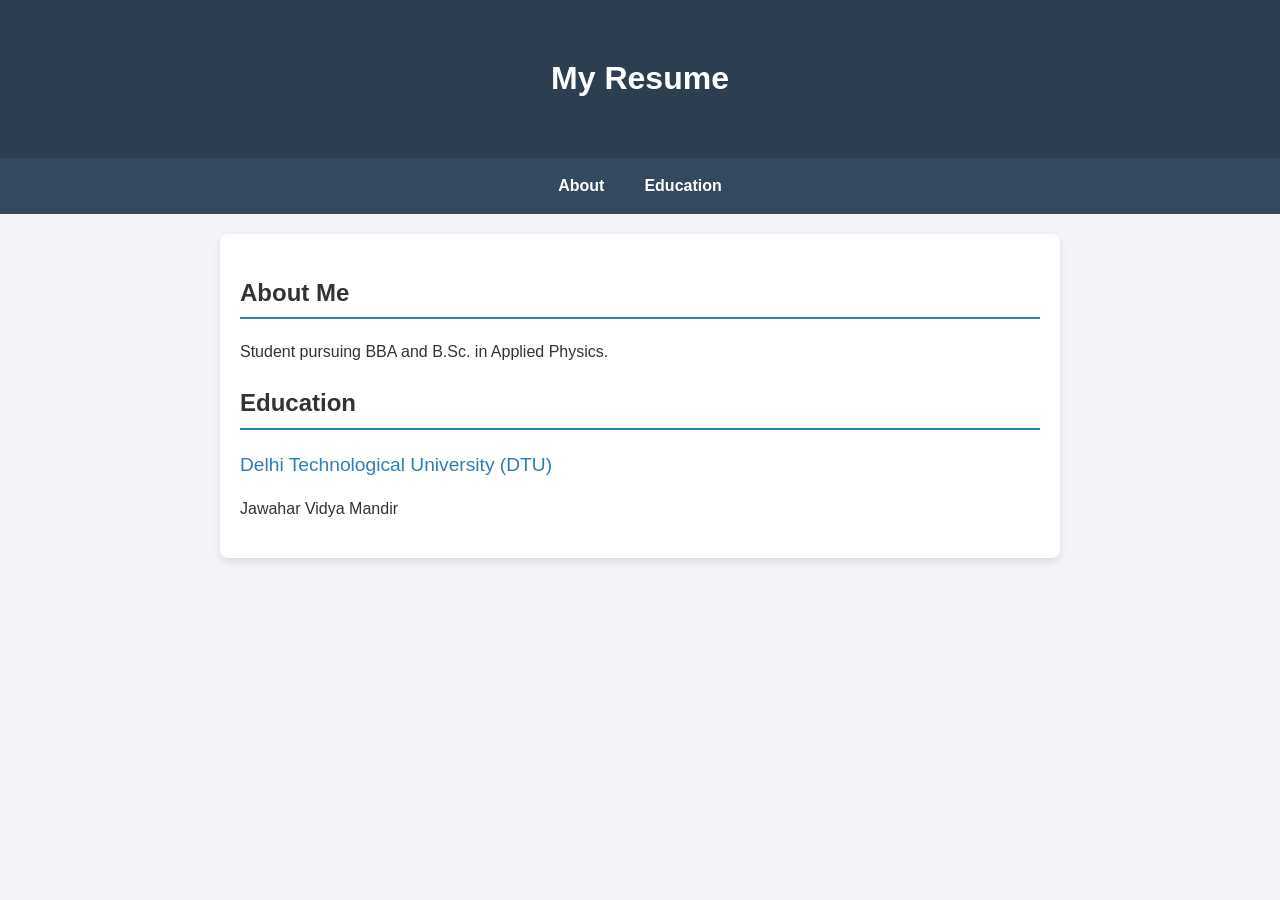
==== index.html @ 13a27628 "Rename Index.html to index.html" ====
<!DOCTYPE html>
<html>
<head>
    <title>My Resume</title>
    <link rel="stylesheet" href="style.css"> 
</head>
<body>
    <header id="main-header">
        <h1>My Resume</h1>
    </header>
    
    <nav>
        <ul>
            <li><a href="#about">About</a></li>
            <li><a href="#education">Education</a></li>
        </ul>
    </nav>
    
    <div class="section-container">
        <h2 id="about">About Me</h2>
        <p>Student pursuing BBA and B.Sc. in Applied Physics.</p>
        
        <h2 id="education">Education</h2>
        <p class="job-title">Delhi Technological University (DTU)</p>
        <p>Jawahar Vidya Mandir</p>
    </div>
</body>
</html>
---- style.css ----
/* Element & Font Styling */
body {
    font-family: 'Segoe UI', Tahoma, Geneva, Verdana, sans-serif;
    background-color: #f4f4f9;
    color: #333;
    line-height: 1.6;
    margin: 0;
    padding: 0;
}

/* ID Selector & Alignment */
#main-header {
    background-color: #2c3e50;
    color: #ffffff;
    text-align: center;
    padding: 2rem 0;
}

/* Flexbox Navigation (Display & Positioning) */
nav ul {
    display: flex;
    justify-content: center;
    list-style: none;
    padding: 0;
    background-color: #34495e;
    margin: 0;
}

nav ul li {
    padding: 15px 20px;
}

nav ul li a {
    color: white;
    text-decoration: none;
    font-weight: bold;
}

/* Class Selectors & Spacing */
.section-container {
    max-width: 800px;
    margin: 20px auto;
    background: white;
    padding: 20px;
    border-radius: 8px;
    box-shadow: 0 4px 8px rgba(0,0,0,0.1);
}

.job-title {
    color: #2980b9;
    font-size: 1.2rem;
    margin-bottom: 5px;
}

/* Text Formatting */
h2 {
    border-bottom: 2px solid #2980b9;
    padding-bottom: 5px;
}
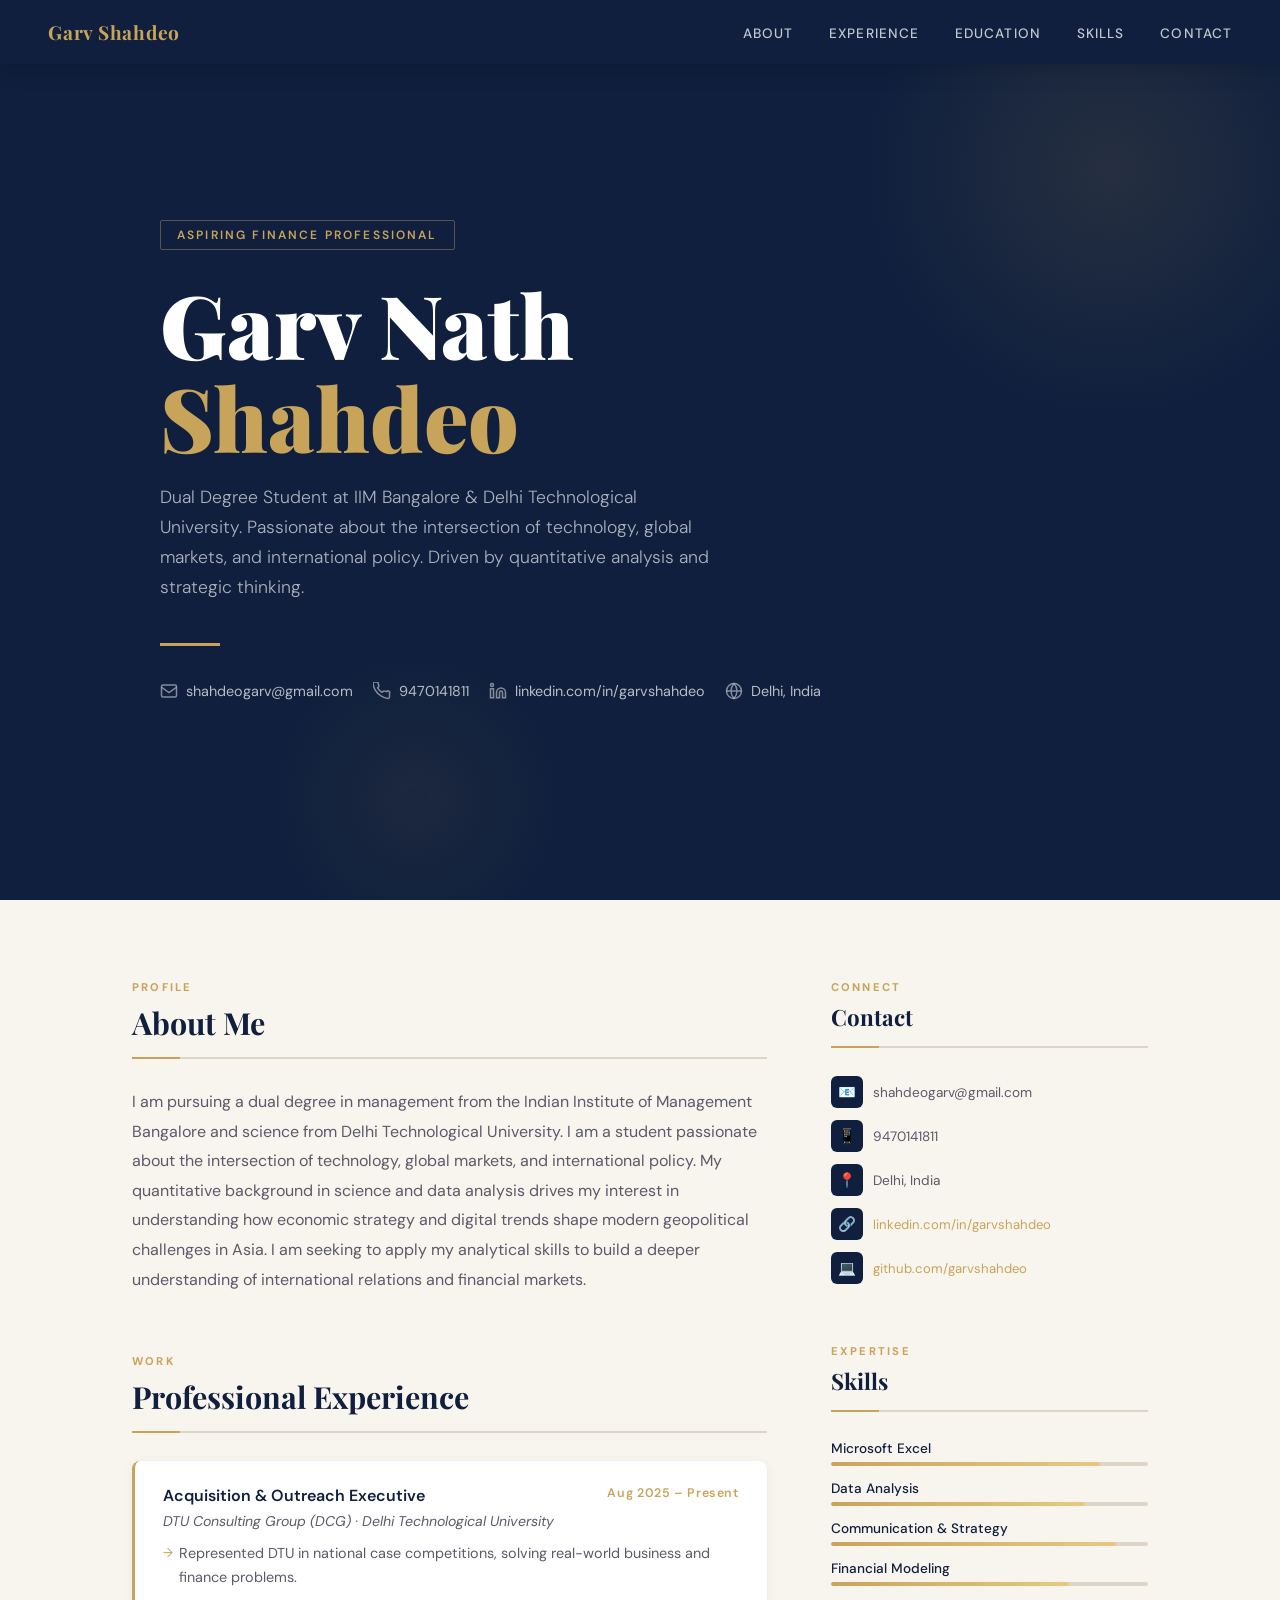
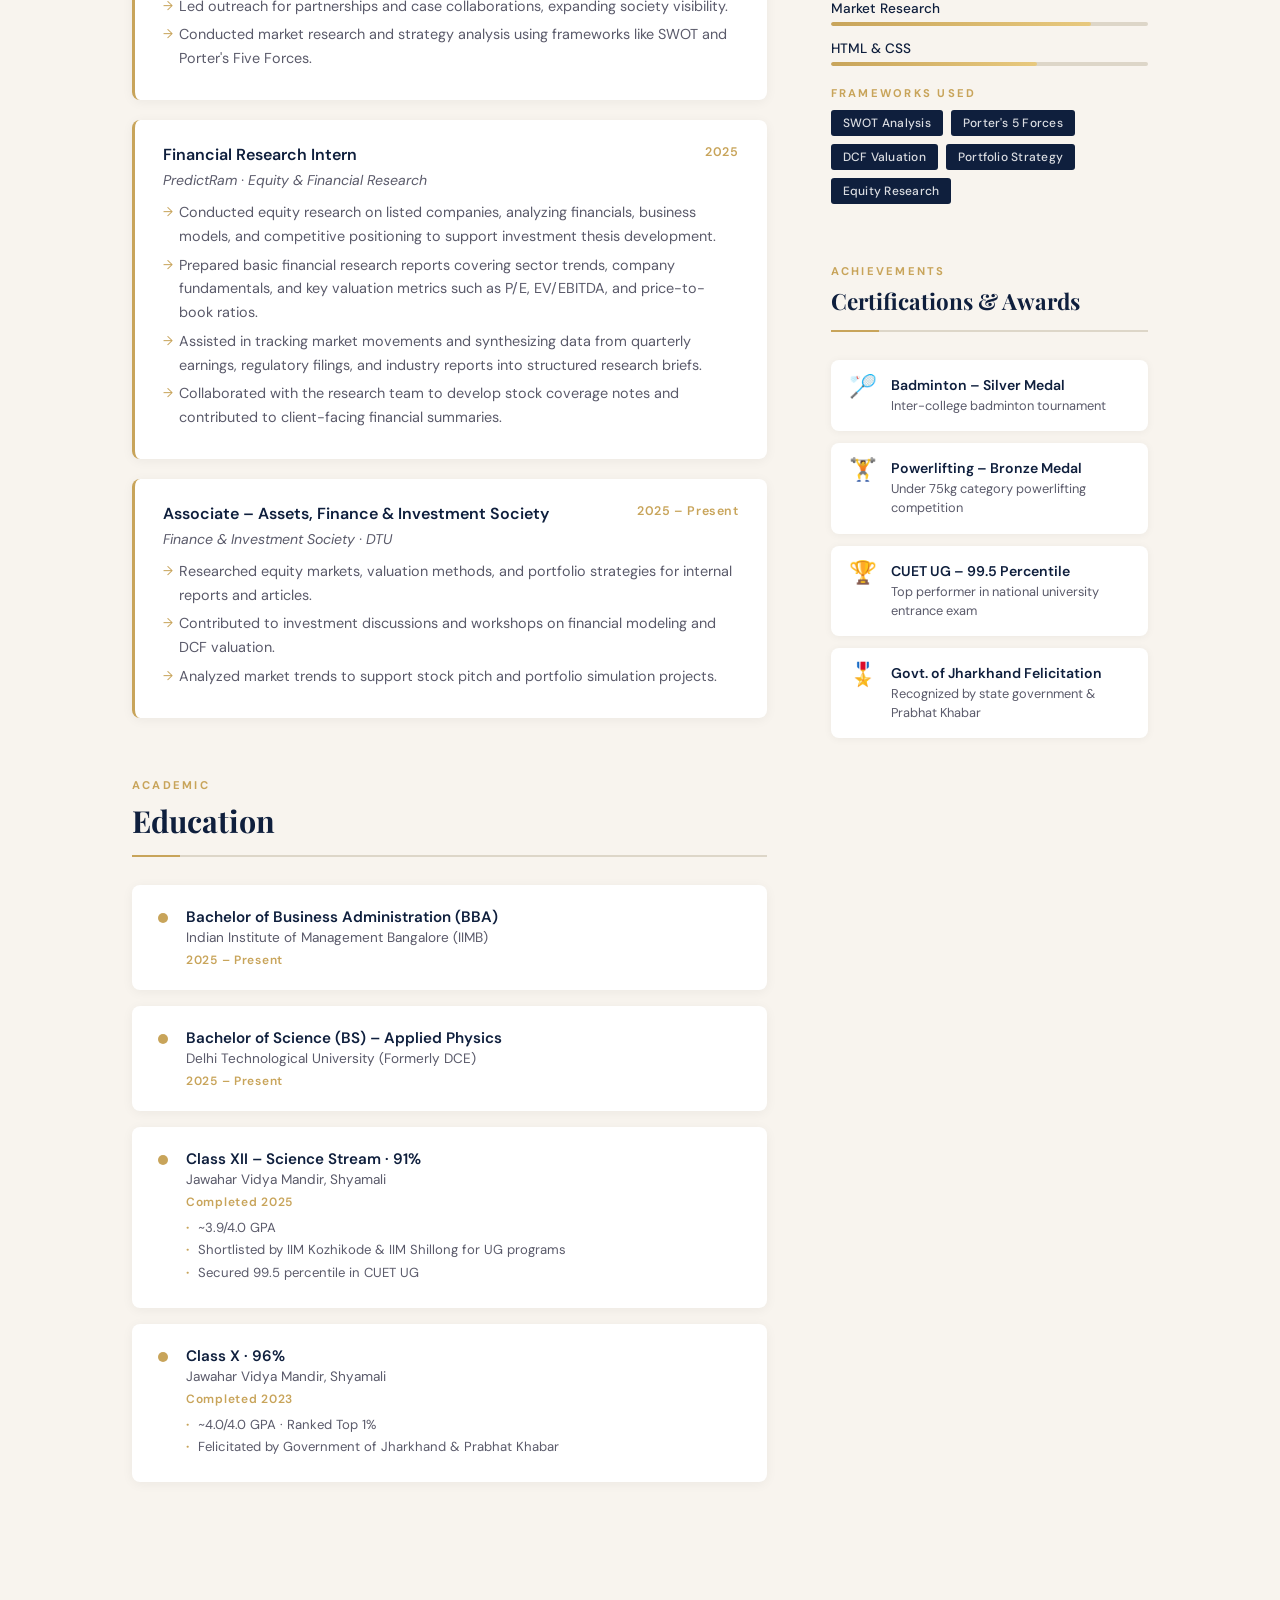
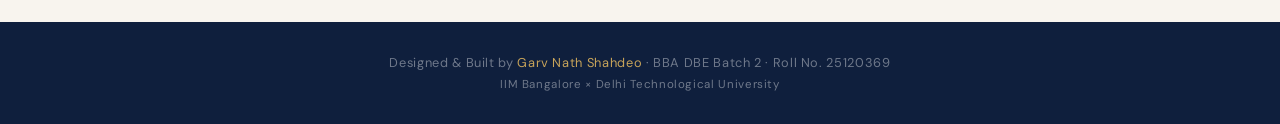
==== commit 98b28502: "Add files via upload" ====
--- a/index.html
+++ b/index.html
@@ -1,28 +1,768 @@
 <!DOCTYPE html>
-<html>
+<html lang="en">
 <head>
-    <title>My Resume</title>
-    <link rel="stylesheet" href="style.css"> 
+  <meta charset="UTF-8" />
+  <meta name="viewport" content="width=device-width, initial-scale=1.0"/>
+  <title>Garv Nath Shahdeo | Resume</title>
+  <link href="https://fonts.googleapis.com/css2?family=Playfair+Display:wght@400;700;900&family=DM+Sans:wght@300;400;500;600&display=swap" rel="stylesheet"/>
+  <style>
+    :root {
+      --navy: #0f1f3d;
+      --navy-light: #1a3260;
+      --gold: #c8a45a;
+      --gold-light: #e8c97e;
+      --cream: #f8f4ee;
+      --white: #ffffff;
+      --text: #2c2c2c;
+      --text-light: #5a5a6a;
+      --border: #ddd6c8;
+    }
+
+    * { margin: 0; padding: 0; box-sizing: border-box; }
+
+    html { scroll-behavior: smooth; }
+
+    body {
+      font-family: 'DM Sans', sans-serif;
+      background: var(--cream);
+      color: var(--text);
+      overflow-x: hidden;
+    }
+
+    /* ── NAV ── */
+    nav {
+      position: fixed;
+      top: 0; left: 0; right: 0;
+      z-index: 100;
+      background: var(--navy);
+      display: flex;
+      align-items: center;
+      justify-content: space-between;
+      padding: 0 48px;
+      height: 64px;
+      box-shadow: 0 2px 24px rgba(0,0,0,0.18);
+    }
+
+    .nav-logo {
+      font-family: 'Playfair Display', serif;
+      font-weight: 700;
+      font-size: 1.2rem;
+      color: var(--gold);
+      letter-spacing: 0.04em;
+    }
+
+    .nav-links {
+      display: flex;
+      gap: 36px;
+      list-style: none;
+    }
+
+    .nav-links a {
+      color: rgba(255,255,255,0.75);
+      text-decoration: none;
+      font-size: 0.85rem;
+      font-weight: 500;
+      letter-spacing: 0.08em;
+      text-transform: uppercase;
+      transition: color 0.2s;
+    }
+
+    .nav-links a:hover { color: var(--gold); }
+
+    /* ── HERO ── */
+    .hero {
+      background: var(--navy);
+      min-height: 100vh;
+      display: flex;
+      align-items: center;
+      padding: 80px 48px 60px;
+      position: relative;
+      overflow: hidden;
+    }
+
+    .hero::before {
+      content: '';
+      position: absolute;
+      top: -80px; right: -80px;
+      width: 500px; height: 500px;
+      border-radius: 50%;
+      background: radial-gradient(circle, rgba(200,164,90,0.12) 0%, transparent 70%);
+      pointer-events: none;
+    }
+
+    .hero::after {
+      content: '';
+      position: absolute;
+      bottom: -60px; left: 20%;
+      width: 320px; height: 320px;
+      border-radius: 50%;
+      background: radial-gradient(circle, rgba(200,164,90,0.07) 0%, transparent 70%);
+      pointer-events: none;
+    }
+
+    .hero-inner {
+      max-width: 960px;
+      margin: 0 auto;
+      width: 100%;
+    }
+
+    .hero-tag {
+      display: inline-block;
+      font-size: 0.75rem;
+      font-weight: 600;
+      letter-spacing: 0.18em;
+      text-transform: uppercase;
+      color: var(--gold);
+      border: 1px solid rgba(200,164,90,0.4);
+      padding: 6px 16px;
+      border-radius: 2px;
+      margin-bottom: 28px;
+      animation: fadeUp 0.6s ease both;
+    }
+
+    .hero-name {
+      font-family: 'Playfair Display', serif;
+      font-size: clamp(3rem, 7vw, 5.5rem);
+      font-weight: 900;
+      color: var(--white);
+      line-height: 1.05;
+      margin-bottom: 20px;
+      animation: fadeUp 0.6s 0.1s ease both;
+    }
+
+    .hero-name span { color: var(--gold); }
+
+    .hero-title {
+      font-size: 1.1rem;
+      color: rgba(255,255,255,0.65);
+      font-weight: 300;
+      max-width: 560px;
+      line-height: 1.7;
+      margin-bottom: 40px;
+      animation: fadeUp 0.6s 0.2s ease both;
+    }
+
+    .hero-contacts {
+      display: flex;
+      flex-wrap: wrap;
+      gap: 20px;
+      animation: fadeUp 0.6s 0.3s ease both;
+    }
+
+    .hero-contact-item {
+      display: flex;
+      align-items: center;
+      gap: 8px;
+      color: rgba(255,255,255,0.7);
+      font-size: 0.9rem;
+      text-decoration: none;
+      transition: color 0.2s;
+    }
+
+    .hero-contact-item:hover { color: var(--gold); }
+
+    .hero-contact-item .icon {
+      width: 18px; height: 18px;
+      opacity: 0.7;
+    }
+
+    .hero-divider {
+      width: 60px; height: 3px;
+      background: var(--gold);
+      margin: 36px 0;
+      animation: fadeUp 0.6s 0.35s ease both;
+    }
+
+    /* ── MAIN LAYOUT ── */
+    main {
+      max-width: 1080px;
+      margin: 0 auto;
+      padding: 80px 32px;
+      display: grid;
+      grid-template-columns: 2fr 1fr;
+      gap: 64px;
+    }
+
+    /* ── SECTION TITLES ── */
+    .section { margin-bottom: 60px; }
+
+    .section-label {
+      font-size: 0.7rem;
+      font-weight: 700;
+      letter-spacing: 0.2em;
+      text-transform: uppercase;
+      color: var(--gold);
+      margin-bottom: 8px;
+    }
+
+    .section-title {
+      font-family: 'Playfair Display', serif;
+      font-size: 1.9rem;
+      font-weight: 700;
+      color: var(--navy);
+      margin-bottom: 28px;
+      padding-bottom: 14px;
+      border-bottom: 2px solid var(--border);
+      position: relative;
+    }
+
+    .section-title::after {
+      content: '';
+      position: absolute;
+      bottom: -2px; left: 0;
+      width: 48px; height: 2px;
+      background: var(--gold);
+    }
+
+    /* ── SUMMARY ── */
+    .summary-text {
+      font-size: 1rem;
+      line-height: 1.85;
+      color: var(--text-light);
+    }
+
+    /* ── EXPERIENCE ── */
+    .exp-card {
+      background: var(--white);
+      border-radius: 8px;
+      padding: 24px 28px;
+      margin-bottom: 20px;
+      border-left: 3px solid var(--gold);
+      box-shadow: 0 2px 12px rgba(0,0,0,0.05);
+      transition: box-shadow 0.2s, transform 0.2s;
+    }
+
+    .exp-card:hover {
+      box-shadow: 0 6px 24px rgba(0,0,0,0.10);
+      transform: translateY(-2px);
+    }
+
+    .exp-header {
+      display: flex;
+      justify-content: space-between;
+      align-items: flex-start;
+      flex-wrap: wrap;
+      gap: 8px;
+      margin-bottom: 6px;
+    }
+
+    .exp-role {
+      font-weight: 600;
+      font-size: 1rem;
+      color: var(--navy);
+    }
+
+    .exp-date {
+      font-size: 0.78rem;
+      color: var(--gold);
+      font-weight: 600;
+      letter-spacing: 0.05em;
+      white-space: nowrap;
+    }
+
+    .exp-org {
+      font-size: 0.88rem;
+      color: var(--text-light);
+      margin-bottom: 12px;
+      font-style: italic;
+    }
+
+    .exp-bullets {
+      list-style: none;
+      padding: 0;
+    }
+
+    .exp-bullets li {
+      font-size: 0.9rem;
+      color: var(--text-light);
+      line-height: 1.65;
+      padding-left: 16px;
+      position: relative;
+      margin-bottom: 5px;
+    }
+
+    .exp-bullets li::before {
+      content: '→';
+      position: absolute;
+      left: 0;
+      color: var(--gold);
+      font-size: 0.8rem;
+    }
+
+    /* ── EDUCATION ── */
+    .edu-card {
+      background: var(--white);
+      border-radius: 8px;
+      padding: 22px 26px;
+      margin-bottom: 16px;
+      box-shadow: 0 2px 12px rgba(0,0,0,0.05);
+      transition: box-shadow 0.2s;
+      display: flex;
+      gap: 18px;
+      align-items: flex-start;
+    }
+
+    .edu-card:hover { box-shadow: 0 6px 20px rgba(0,0,0,0.09); }
+
+    .edu-dot {
+      width: 10px; height: 10px;
+      border-radius: 50%;
+      background: var(--gold);
+      margin-top: 6px;
+      flex-shrink: 0;
+    }
+
+    .edu-degree {
+      font-weight: 600;
+      font-size: 0.95rem;
+      color: var(--navy);
+      margin-bottom: 2px;
+    }
+
+    .edu-school {
+      font-size: 0.85rem;
+      color: var(--text-light);
+      margin-bottom: 6px;
+    }
+
+    .edu-year {
+      font-size: 0.75rem;
+      color: var(--gold);
+      font-weight: 600;
+      letter-spacing: 0.06em;
+    }
+
+    .edu-highlights {
+      list-style: none;
+      margin-top: 8px;
+    }
+
+    .edu-highlights li {
+      font-size: 0.82rem;
+      color: var(--text-light);
+      padding-left: 12px;
+      position: relative;
+      margin-bottom: 3px;
+      line-height: 1.5;
+    }
+
+    .edu-highlights li::before {
+      content: '·';
+      position: absolute;
+      left: 0;
+      color: var(--gold);
+      font-weight: 700;
+    }
+
+    /* ── SIDEBAR ── */
+    .sidebar .section-title { font-size: 1.4rem; }
+
+    /* ── SKILLS ── */
+    .skill-item {
+      margin-bottom: 14px;
+    }
+
+    .skill-name {
+      font-size: 0.85rem;
+      font-weight: 500;
+      color: var(--navy);
+      margin-bottom: 5px;
+      display: flex;
+      justify-content: space-between;
+    }
+
+    .skill-bar {
+      height: 4px;
+      background: var(--border);
+      border-radius: 2px;
+      overflow: hidden;
+    }
+
+    .skill-fill {
+      height: 100%;
+      background: linear-gradient(90deg, var(--gold), var(--gold-light));
+      border-radius: 2px;
+    }
+
+    /* ── TAGS ── */
+    .tags {
+      display: flex;
+      flex-wrap: wrap;
+      gap: 8px;
+      margin-top: 4px;
+    }
+
+    .tag {
+      background: var(--navy);
+      color: rgba(255,255,255,0.85);
+      font-size: 0.75rem;
+      padding: 5px 12px;
+      border-radius: 3px;
+      font-weight: 500;
+      letter-spacing: 0.02em;
+    }
+
+    /* ── ACHIEVEMENTS ── */
+    .achievement-card {
+      background: var(--white);
+      border-radius: 8px;
+      padding: 16px 18px;
+      margin-bottom: 12px;
+      display: flex;
+      gap: 14px;
+      align-items: flex-start;
+      box-shadow: 0 1px 8px rgba(0,0,0,0.05);
+    }
+
+    .achievement-icon {
+      font-size: 1.4rem;
+      line-height: 1;
+      flex-shrink: 0;
+    }
+
+    .achievement-title {
+      font-size: 0.88rem;
+      font-weight: 600;
+      color: var(--navy);
+      margin-bottom: 2px;
+    }
+
+    .achievement-desc {
+      font-size: 0.8rem;
+      color: var(--text-light);
+      line-height: 1.5;
+    }
+
+    /* ── CONTACT SIDEBAR ── */
+    .contact-item {
+      display: flex;
+      align-items: center;
+      gap: 10px;
+      margin-bottom: 12px;
+      font-size: 0.85rem;
+      color: var(--text-light);
+      word-break: break-all;
+    }
+
+    .contact-icon {
+      width: 32px; height: 32px;
+      background: var(--navy);
+      border-radius: 6px;
+      display: flex;
+      align-items: center;
+      justify-content: center;
+      flex-shrink: 0;
+      font-size: 0.9rem;
+    }
+
+    /* ── FOOTER ── */
+    footer {
+      background: var(--navy);
+      text-align: center;
+      padding: 32px;
+      color: rgba(255,255,255,0.4);
+      font-size: 0.8rem;
+      letter-spacing: 0.05em;
+    }
+
+    footer span { color: var(--gold); }
+
+    /* ── ANIMATIONS ── */
+    @keyframes fadeUp {
+      from { opacity: 0; transform: translateY(24px); }
+      to   { opacity: 1; transform: translateY(0); }
+    }
+
+    /* ── RESPONSIVE ── */
+    @media (max-width: 768px) {
+      nav { padding: 0 20px; }
+      .nav-links { gap: 18px; }
+      .hero { padding: 100px 24px 60px; }
+      main { grid-template-columns: 1fr; gap: 0; padding: 40px 20px; }
+    }
+  </style>
 </head>
 <body>
-    <header id="main-header">
-        <h1>My Resume</h1>
-    </header>
-    
-    <nav>
-        <ul>
-            <li><a href="#about">About</a></li>
-            <li><a href="#education">Education</a></li>
+
+<!-- NAV -->
+<nav>
+  <div class="nav-logo">Garv Shahdeo</div>
+  <ul class="nav-links">
+    <li><a href="#about">About</a></li>
+    <li><a href="#experience">Experience</a></li>
+    <li><a href="#education">Education</a></li>
+    <li><a href="#skills">Skills</a></li>
+    <li><a href="#contact">Contact</a></li>
+  </ul>
+</nav>
+
+<!-- HERO -->
+<section class="hero" id="about">
+  <div class="hero-inner">
+    <div class="hero-tag">Aspiring Finance Professional</div>
+    <h1 class="hero-name">Garv Nath<br><span>Shahdeo</span></h1>
+    <p class="hero-title">
+      Dual Degree Student at IIM Bangalore & Delhi Technological University. 
+      Passionate about the intersection of technology, global markets, and international policy. 
+      Driven by quantitative analysis and strategic thinking.
+    </p>
+    <div class="hero-divider"></div>
+    <div class="hero-contacts">
+      <a class="hero-contact-item" href="mailto:shahdeogarv@gmail.com">
+        <svg class="icon" viewBox="0 0 24 24" fill="none" stroke="currentColor" stroke-width="2"><rect x="2" y="4" width="20" height="16" rx="2"/><path d="M2 7l10 7 10-7"/></svg>
+        shahdeogarv@gmail.com
+      </a>
+      <a class="hero-contact-item" href="tel:9470141811">
+        <svg class="icon" viewBox="0 0 24 24" fill="none" stroke="currentColor" stroke-width="2"><path d="M22 16.92v3a2 2 0 01-2.18 2 19.79 19.79 0 01-8.63-3.07A19.5 19.5 0 013.07 10.8 19.79 19.79 0 01.01 2.22 2 2 0 012 .04h3a2 2 0 012 1.72c.127.96.361 1.903.7 2.81a2 2 0 01-.45 2.11L6.09 7.91a16 16 0 006 6l1.27-1.27a2 2 0 012.11-.45c.907.339 1.85.573 2.81.7A2 2 0 0122 14.92z"/></svg>
+        9470141811
+      </a>
+      <a class="hero-contact-item" href="https://linkedin.com/in/garvshahdeo" target="_blank">
+        <svg class="icon" viewBox="0 0 24 24" fill="none" stroke="currentColor" stroke-width="2"><path d="M16 8a6 6 0 016 6v7h-4v-7a2 2 0 00-2-2 2 2 0 00-2 2v7h-4v-7a6 6 0 016-6z"/><rect x="2" y="9" width="4" height="12"/><circle cx="4" cy="4" r="2"/></svg>
+        linkedin.com/in/garvshahdeo
+      </a>
+      <a class="hero-contact-item" href="https://garvshahdeo.github.io/Garvresume/" target="_blank">
+        <svg class="icon" viewBox="0 0 24 24" fill="none" stroke="currentColor" stroke-width="2"><circle cx="12" cy="12" r="10"/><path d="M2 12h20M12 2a15.3 15.3 0 014 10 15.3 15.3 0 01-4 10 15.3 15.3 0 01-4-10 15.3 15.3 0 014-10z"/></svg>
+        Delhi, India
+      </a>
+    </div>
+  </div>
+</section>
+
+<!-- MAIN -->
+<main>
+  <!-- LEFT COLUMN -->
+  <div class="left-col">
+
+    <!-- SUMMARY -->
+    <section class="section" id="summary">
+      <div class="section-label">Profile</div>
+      <h2 class="section-title">About Me</h2>
+      <p class="summary-text">
+        I am pursuing a dual degree in management from the Indian Institute of Management Bangalore and 
+        science from Delhi Technological University. I am a student passionate about the intersection of 
+        technology, global markets, and international policy. My quantitative background in science and 
+        data analysis drives my interest in understanding how economic strategy and digital trends shape 
+        modern geopolitical challenges in Asia. I am seeking to apply my analytical skills to build a 
+        deeper understanding of international relations and financial markets.
+      </p>
+    </section>
+
+    <!-- EXPERIENCE -->
+    <section class="section" id="experience">
+      <div class="section-label">Work</div>
+      <h2 class="section-title">Professional Experience</h2>
+
+      <div class="exp-card">
+        <div class="exp-header">
+          <div class="exp-role">Acquisition & Outreach Executive</div>
+          <div class="exp-date">Aug 2025 – Present</div>
+        </div>
+        <div class="exp-org">DTU Consulting Group (DCG) · Delhi Technological University</div>
+        <ul class="exp-bullets">
+          <li>Represented DTU in national case competitions, solving real-world business and finance problems.</li>
+          <li>Led outreach for partnerships and case collaborations, expanding society visibility.</li>
+          <li>Conducted market research and strategy analysis using frameworks like SWOT and Porter's Five Forces.</li>
         </ul>
-    </nav>
-    
-    <div class="section-container">
-        <h2 id="about">About Me</h2>
-        <p>Student pursuing BBA and B.Sc. in Applied Physics.</p>
-        
-        <h2 id="education">Education</h2>
-        <p class="job-title">Delhi Technological University (DTU)</p>
-        <p>Jawahar Vidya Mandir</p>
-    </div>
+      </div>
+
+      <div class="exp-card">
+        <div class="exp-header">
+          <div class="exp-role">Financial Research Intern</div>
+          <div class="exp-date">2025</div>
+        </div>
+        <div class="exp-org">PredictRam · Equity & Financial Research</div>
+        <ul class="exp-bullets">
+          <li>Conducted equity research on listed companies, analyzing financials, business models, and competitive positioning to support investment thesis development.</li>
+          <li>Prepared basic financial research reports covering sector trends, company fundamentals, and key valuation metrics such as P/E, EV/EBITDA, and price-to-book ratios.</li>
+          <li>Assisted in tracking market movements and synthesizing data from quarterly earnings, regulatory filings, and industry reports into structured research briefs.</li>
+          <li>Collaborated with the research team to develop stock coverage notes and contributed to client-facing financial summaries.</li>
+        </ul>
+      </div>
+
+      <div class="exp-card">
+        <div class="exp-header">
+          <div class="exp-role">Associate – Assets, Finance & Investment Society</div>
+          <div class="exp-date">2025 – Present</div>
+        </div>
+        <div class="exp-org">Finance & Investment Society · DTU</div>
+        <ul class="exp-bullets">
+          <li>Researched equity markets, valuation methods, and portfolio strategies for internal reports and articles.</li>
+          <li>Contributed to investment discussions and workshops on financial modeling and DCF valuation.</li>
+          <li>Analyzed market trends to support stock pitch and portfolio simulation projects.</li>
+        </ul>
+      </div>
+    </section>
+
+    <!-- EDUCATION -->
+    <section class="section" id="education">
+      <div class="section-label">Academic</div>
+      <h2 class="section-title">Education</h2>
+
+      <div class="edu-card">
+        <div class="edu-dot"></div>
+        <div>
+          <div class="edu-degree">Bachelor of Business Administration (BBA)</div>
+          <div class="edu-school">Indian Institute of Management Bangalore (IIMB)</div>
+          <div class="edu-year">2025 – Present</div>
+        </div>
+      </div>
+
+      <div class="edu-card">
+        <div class="edu-dot"></div>
+        <div>
+          <div class="edu-degree">Bachelor of Science (BS) – Applied Physics</div>
+          <div class="edu-school">Delhi Technological University (Formerly DCE)</div>
+          <div class="edu-year">2025 – Present</div>
+        </div>
+      </div>
+
+      <div class="edu-card">
+        <div class="edu-dot"></div>
+        <div>
+          <div class="edu-degree">Class XII – Science Stream · 91%</div>
+          <div class="edu-school">Jawahar Vidya Mandir, Shyamali</div>
+          <div class="edu-year">Completed 2025</div>
+          <ul class="edu-highlights">
+            <li>~3.9/4.0 GPA</li>
+            <li>Shortlisted by IIM Kozhikode & IIM Shillong for UG programs</li>
+            <li>Secured 99.5 percentile in CUET UG</li>
+          </ul>
+        </div>
+      </div>
+
+      <div class="edu-card">
+        <div class="edu-dot"></div>
+        <div>
+          <div class="edu-degree">Class X · 96%</div>
+          <div class="edu-school">Jawahar Vidya Mandir, Shyamali</div>
+          <div class="edu-year">Completed 2023</div>
+          <ul class="edu-highlights">
+            <li>~4.0/4.0 GPA · Ranked Top 1%</li>
+            <li>Felicitated by Government of Jharkhand & Prabhat Khabar</li>
+          </ul>
+        </div>
+      </div>
+    </section>
+
+  </div><!-- /left -->
+
+  <!-- RIGHT SIDEBAR -->
+  <aside class="sidebar">
+
+    <!-- CONTACT -->
+    <section class="section" id="contact">
+      <div class="section-label">Connect</div>
+      <h2 class="section-title">Contact</h2>
+
+      <div class="contact-item">
+        <div class="contact-icon">📧</div>
+        <span>shahdeogarv@gmail.com</span>
+      </div>
+      <div class="contact-item">
+        <div class="contact-icon">📱</div>
+        <span>9470141811</span>
+      </div>
+      <div class="contact-item">
+        <div class="contact-icon">📍</div>
+        <span>Delhi, India</span>
+      </div>
+      <div class="contact-item">
+        <div class="contact-icon">🔗</div>
+        <a href="https://linkedin.com/in/garvshahdeo" target="_blank" style="color:var(--gold);text-decoration:none;font-size:0.82rem;">linkedin.com/in/garvshahdeo</a>
+      </div>
+      <div class="contact-item">
+        <div class="contact-icon">💻</div>
+        <a href="https://github.com/garvshahdeo" target="_blank" style="color:var(--gold);text-decoration:none;font-size:0.82rem;">github.com/garvshahdeo</a>
+      </div>
+    </section>
+
+    <!-- SKILLS -->
+    <section class="section" id="skills">
+      <div class="section-label">Expertise</div>
+      <h2 class="section-title">Skills</h2>
+
+      <div class="skill-item">
+        <div class="skill-name"><span>Microsoft Excel</span></div>
+        <div class="skill-bar"><div class="skill-fill" style="width:85%"></div></div>
+      </div>
+      <div class="skill-item">
+        <div class="skill-name"><span>Data Analysis</span></div>
+        <div class="skill-bar"><div class="skill-fill" style="width:80%"></div></div>
+      </div>
+      <div class="skill-item">
+        <div class="skill-name"><span>Communication & Strategy</span></div>
+        <div class="skill-bar"><div class="skill-fill" style="width:90%"></div></div>
+      </div>
+      <div class="skill-item">
+        <div class="skill-name"><span>Financial Modeling</span></div>
+        <div class="skill-bar"><div class="skill-fill" style="width:75%"></div></div>
+      </div>
+      <div class="skill-item">
+        <div class="skill-name"><span>Market Research</span></div>
+        <div class="skill-bar"><div class="skill-fill" style="width:82%"></div></div>
+      </div>
+      <div class="skill-item">
+        <div class="skill-name"><span>HTML & CSS</span></div>
+        <div class="skill-bar"><div class="skill-fill" style="width:65%"></div></div>
+      </div>
+
+      <div style="margin-top:20px;">
+        <div class="section-label" style="margin-bottom:10px;">Frameworks Used</div>
+        <div class="tags">
+          <span class="tag">SWOT Analysis</span>
+          <span class="tag">Porter's 5 Forces</span>
+          <span class="tag">DCF Valuation</span>
+          <span class="tag">Portfolio Strategy</span>
+          <span class="tag">Equity Research</span>
+        </div>
+      </div>
+    </section>
+
+    <!-- ACHIEVEMENTS -->
+    <section class="section">
+      <div class="section-label">Achievements</div>
+      <h2 class="section-title">Certifications & Awards</h2>
+
+      <div class="achievement-card">
+        <div class="achievement-icon">🏸</div>
+        <div>
+          <div class="achievement-title">Badminton – Silver Medal</div>
+          <div class="achievement-desc">Inter-college badminton tournament</div>
+        </div>
+      </div>
+
+      <div class="achievement-card">
+        <div class="achievement-icon">🏋️</div>
+        <div>
+          <div class="achievement-title">Powerlifting – Bronze Medal</div>
+          <div class="achievement-desc">Under 75kg category powerlifting competition</div>
+        </div>
+      </div>
+
+      <div class="achievement-card">
+        <div class="achievement-icon">🏆</div>
+        <div>
+          <div class="achievement-title">CUET UG – 99.5 Percentile</div>
+          <div class="achievement-desc">Top performer in national university entrance exam</div>
+        </div>
+      </div>
+
+      <div class="achievement-card">
+        <div class="achievement-icon">🎖️</div>
+        <div>
+          <div class="achievement-title">Govt. of Jharkhand Felicitation</div>
+          <div class="achievement-desc">Recognized by state government & Prabhat Khabar</div>
+        </div>
+      </div>
+    </section>
+
+  </aside><!-- /sidebar -->
+</main>
+
+<footer>
+  <p>Designed & Built by <span>Garv Nath Shahdeo</span> · BBA DBE Batch 2 · Roll No. 25120369</p>
+  <p style="margin-top:6px; font-size:0.72rem;">IIM Bangalore × Delhi Technological University</p>
+</footer>
+
 </body>
 </html>
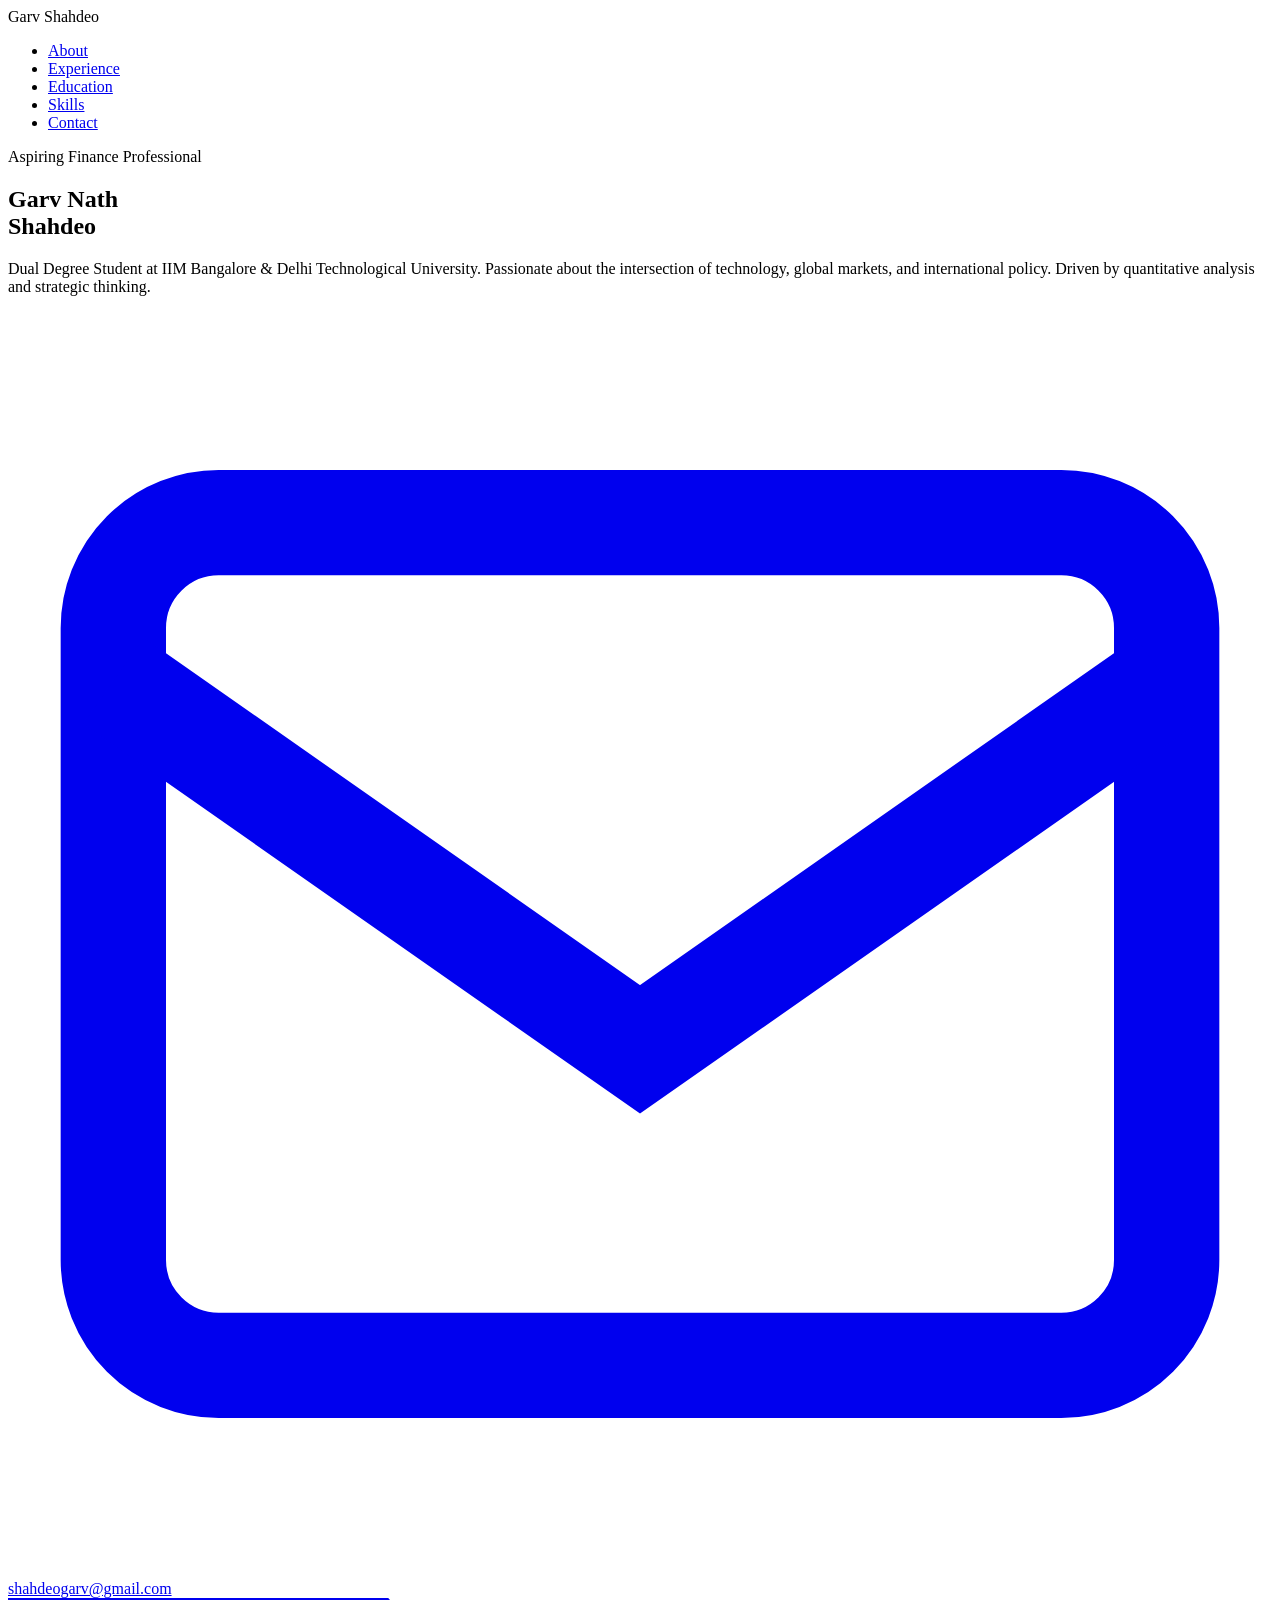
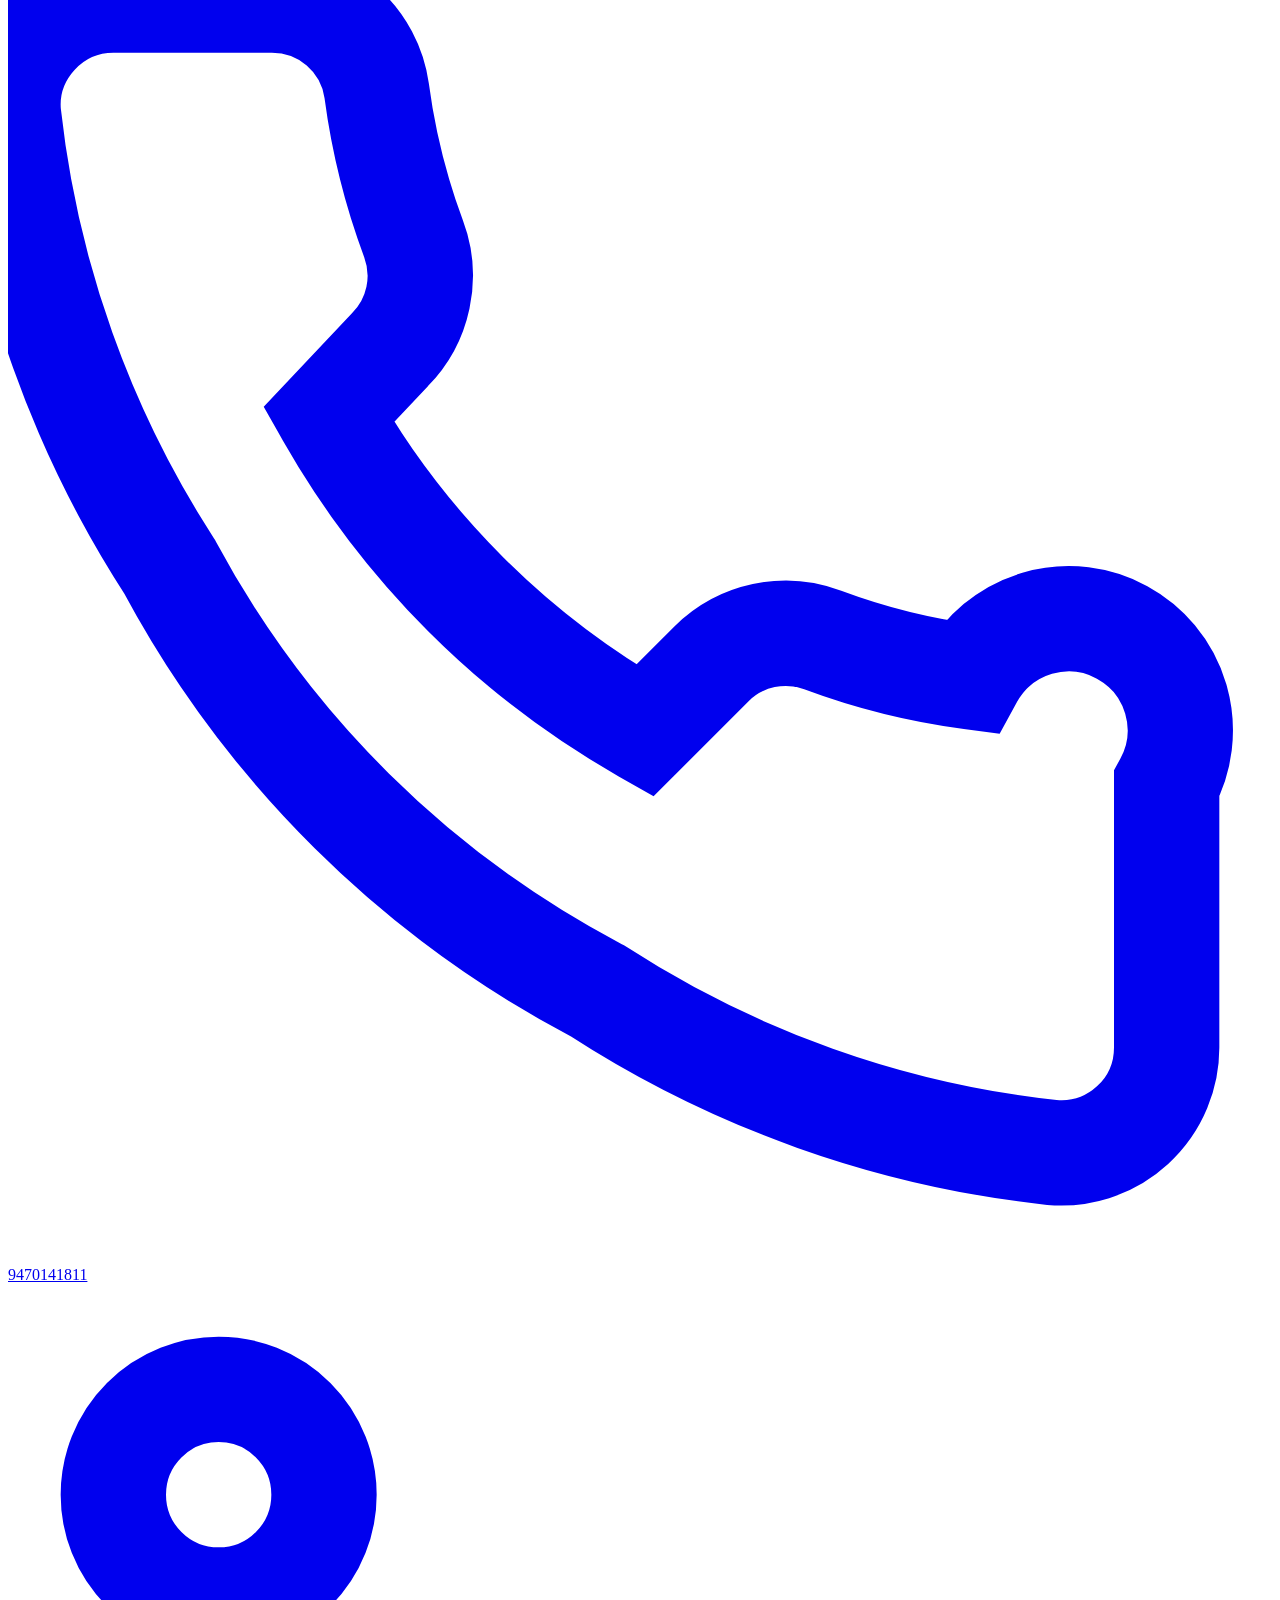
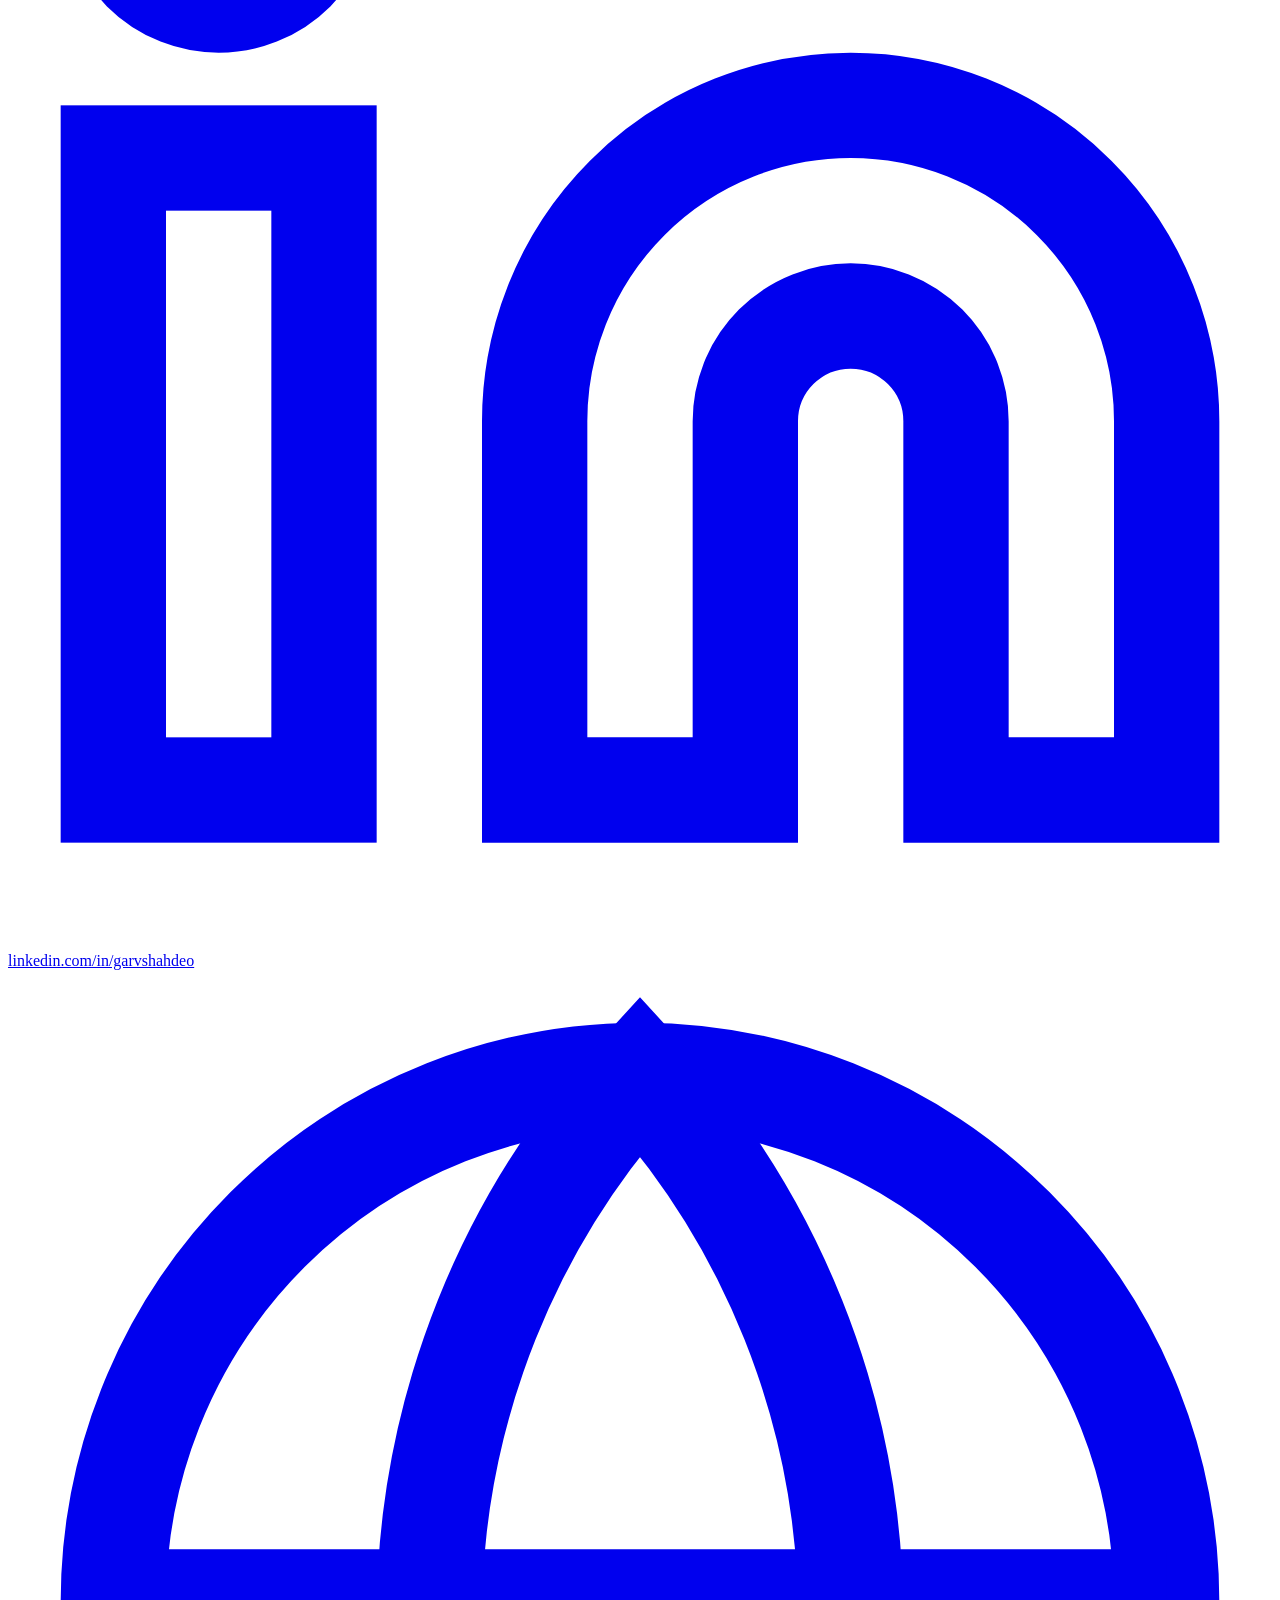
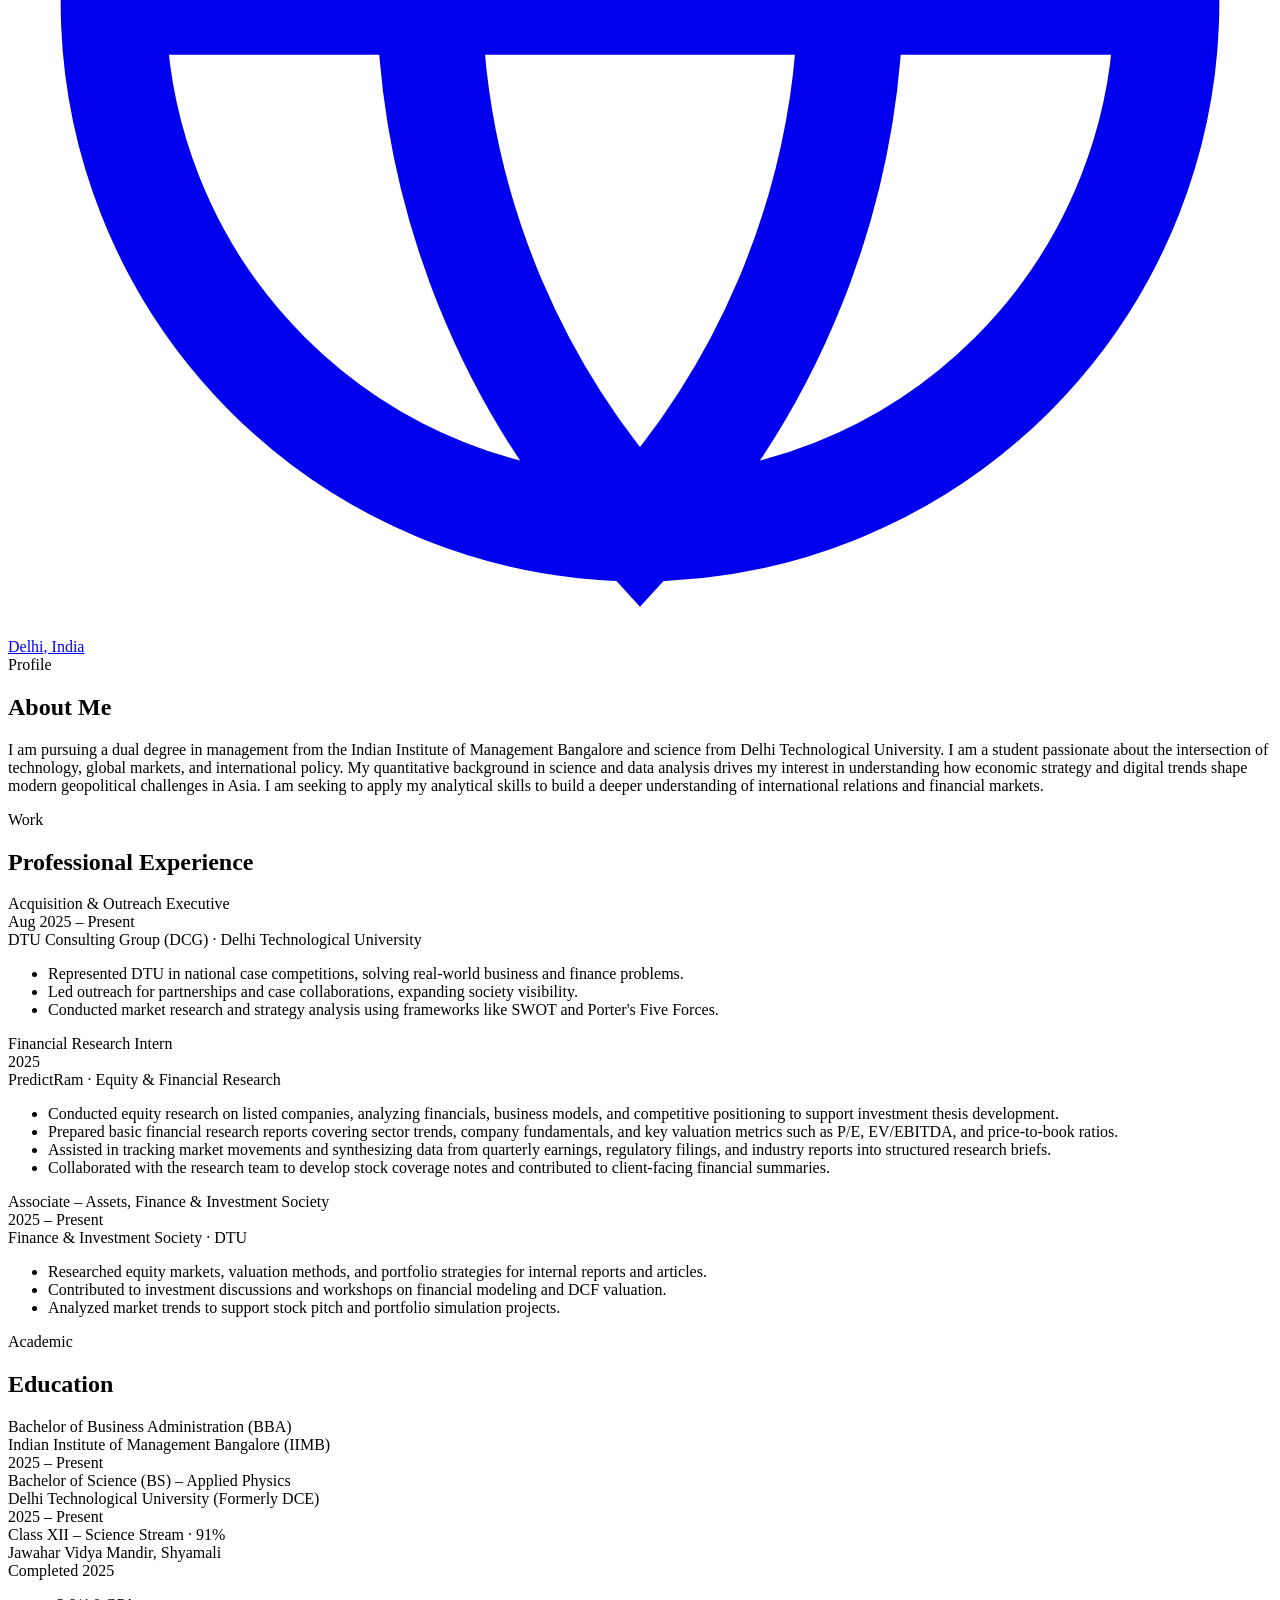
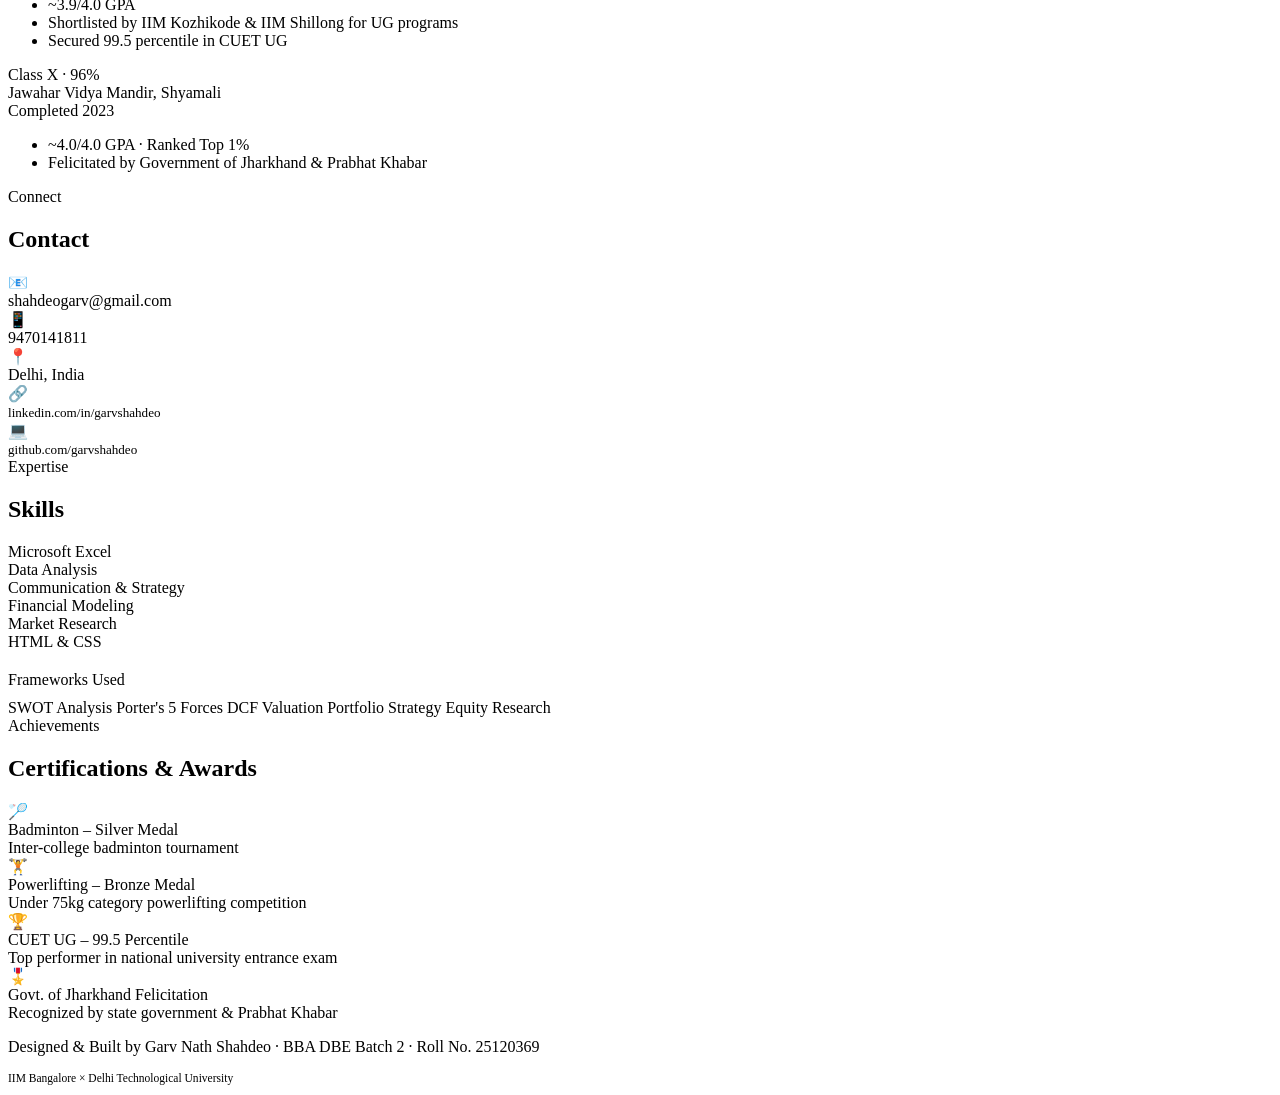
==== commit 962cad4c: "Add files via upload" ====
--- a/index.html
+++ b/index.html
@@ -5,486 +5,11 @@
   <meta name="viewport" content="width=device-width, initial-scale=1.0"/>
   <title>Garv Nath Shahdeo | Resume</title>
   <link href="https://fonts.googleapis.com/css2?family=Playfair+Display:wght@400;700;900&family=DM+Sans:wght@300;400;500;600&display=swap" rel="stylesheet"/>
-  <style>
-    :root {
-      --navy: #0f1f3d;
-      --navy-light: #1a3260;
-      --gold: #c8a45a;
-      --gold-light: #e8c97e;
-      --cream: #f8f4ee;
-      --white: #ffffff;
-      --text: #2c2c2c;
-      --text-light: #5a5a6a;
-      --border: #ddd6c8;
-    }
-
-    * { margin: 0; padding: 0; box-sizing: border-box; }
-
-    html { scroll-behavior: smooth; }
-
-    body {
-      font-family: 'DM Sans', sans-serif;
-      background: var(--cream);
-      color: var(--text);
-      overflow-x: hidden;
-    }
-
-    /* ── NAV ── */
-    nav {
-      position: fixed;
-      top: 0; left: 0; right: 0;
-      z-index: 100;
-      background: var(--navy);
-      display: flex;
-      align-items: center;
-      justify-content: space-between;
-      padding: 0 48px;
-      height: 64px;
-      box-shadow: 0 2px 24px rgba(0,0,0,0.18);
-    }
-
-    .nav-logo {
-      font-family: 'Playfair Display', serif;
-      font-weight: 700;
-      font-size: 1.2rem;
-      color: var(--gold);
-      letter-spacing: 0.04em;
-    }
-
-    .nav-links {
-      display: flex;
-      gap: 36px;
-      list-style: none;
-    }
-
-    .nav-links a {
-      color: rgba(255,255,255,0.75);
-      text-decoration: none;
-      font-size: 0.85rem;
-      font-weight: 500;
-      letter-spacing: 0.08em;
-      text-transform: uppercase;
-      transition: color 0.2s;
-    }
-
-    .nav-links a:hover { color: var(--gold); }
-
-    /* ── HERO ── */
-    .hero {
-      background: var(--navy);
-      min-height: 100vh;
-      display: flex;
-      align-items: center;
-      padding: 80px 48px 60px;
-      position: relative;
-      overflow: hidden;
-    }
-
-    .hero::before {
-      content: '';
-      position: absolute;
-      top: -80px; right: -80px;
-      width: 500px; height: 500px;
-      border-radius: 50%;
-      background: radial-gradient(circle, rgba(200,164,90,0.12) 0%, transparent 70%);
-      pointer-events: none;
-    }
-
-    .hero::after {
-      content: '';
-      position: absolute;
-      bottom: -60px; left: 20%;
-      width: 320px; height: 320px;
-      border-radius: 50%;
-      background: radial-gradient(circle, rgba(200,164,90,0.07) 0%, transparent 70%);
-      pointer-events: none;
-    }
-
-    .hero-inner {
-      max-width: 960px;
-      margin: 0 auto;
-      width: 100%;
-    }
-
-    .hero-tag {
-      display: inline-block;
-      font-size: 0.75rem;
-      font-weight: 600;
-      letter-spacing: 0.18em;
-      text-transform: uppercase;
-      color: var(--gold);
-      border: 1px solid rgba(200,164,90,0.4);
-      padding: 6px 16px;
-      border-radius: 2px;
-      margin-bottom: 28px;
-      animation: fadeUp 0.6s ease both;
-    }
-
-    .hero-name {
-      font-family: 'Playfair Display', serif;
-      font-size: clamp(3rem, 7vw, 5.5rem);
-      font-weight: 900;
-      color: var(--white);
-      line-height: 1.05;
-      margin-bottom: 20px;
-      animation: fadeUp 0.6s 0.1s ease both;
-    }
-
-    .hero-name span { color: var(--gold); }
-
-    .hero-title {
-      font-size: 1.1rem;
-      color: rgba(255,255,255,0.65);
-      font-weight: 300;
-      max-width: 560px;
-      line-height: 1.7;
-      margin-bottom: 40px;
-      animation: fadeUp 0.6s 0.2s ease both;
-    }
-
-    .hero-contacts {
-      display: flex;
-      flex-wrap: wrap;
-      gap: 20px;
-      animation: fadeUp 0.6s 0.3s ease both;
-    }
-
-    .hero-contact-item {
-      display: flex;
-      align-items: center;
-      gap: 8px;
-      color: rgba(255,255,255,0.7);
-      font-size: 0.9rem;
-      text-decoration: none;
-      transition: color 0.2s;
-    }
-
-    .hero-contact-item:hover { color: var(--gold); }
-
-    .hero-contact-item .icon {
-      width: 18px; height: 18px;
-      opacity: 0.7;
-    }
-
-    .hero-divider {
-      width: 60px; height: 3px;
-      background: var(--gold);
-      margin: 36px 0;
-      animation: fadeUp 0.6s 0.35s ease both;
-    }
-
-    /* ── MAIN LAYOUT ── */
-    main {
-      max-width: 1080px;
-      margin: 0 auto;
-      padding: 80px 32px;
-      display: grid;
-      grid-template-columns: 2fr 1fr;
-      gap: 64px;
-    }
-
-    /* ── SECTION TITLES ── */
-    .section { margin-bottom: 60px; }
-
-    .section-label {
-      font-size: 0.7rem;
-      font-weight: 700;
-      letter-spacing: 0.2em;
-      text-transform: uppercase;
-      color: var(--gold);
-      margin-bottom: 8px;
-    }
-
-    .section-title {
-      font-family: 'Playfair Display', serif;
-      font-size: 1.9rem;
-      font-weight: 700;
-      color: var(--navy);
-      margin-bottom: 28px;
-      padding-bottom: 14px;
-      border-bottom: 2px solid var(--border);
-      position: relative;
-    }
-
-    .section-title::after {
-      content: '';
-      position: absolute;
-      bottom: -2px; left: 0;
-      width: 48px; height: 2px;
-      background: var(--gold);
-    }
-
-    /* ── SUMMARY ── */
-    .summary-text {
-      font-size: 1rem;
-      line-height: 1.85;
-      color: var(--text-light);
-    }
-
-    /* ── EXPERIENCE ── */
-    .exp-card {
-      background: var(--white);
-      border-radius: 8px;
-      padding: 24px 28px;
-      margin-bottom: 20px;
-      border-left: 3px solid var(--gold);
-      box-shadow: 0 2px 12px rgba(0,0,0,0.05);
-      transition: box-shadow 0.2s, transform 0.2s;
-    }
-
-    .exp-card:hover {
-      box-shadow: 0 6px 24px rgba(0,0,0,0.10);
-      transform: translateY(-2px);
-    }
-
-    .exp-header {
-      display: flex;
-      justify-content: space-between;
-      align-items: flex-start;
-      flex-wrap: wrap;
-      gap: 8px;
-      margin-bottom: 6px;
-    }
-
-    .exp-role {
-      font-weight: 600;
-      font-size: 1rem;
-      color: var(--navy);
-    }
-
-    .exp-date {
-      font-size: 0.78rem;
-      color: var(--gold);
-      font-weight: 600;
-      letter-spacing: 0.05em;
-      white-space: nowrap;
-    }
-
-    .exp-org {
-      font-size: 0.88rem;
-      color: var(--text-light);
-      margin-bottom: 12px;
-      font-style: italic;
-    }
-
-    .exp-bullets {
-      list-style: none;
-      padding: 0;
-    }
-
-    .exp-bullets li {
-      font-size: 0.9rem;
-      color: var(--text-light);
-      line-height: 1.65;
-      padding-left: 16px;
-      position: relative;
-      margin-bottom: 5px;
-    }
-
-    .exp-bullets li::before {
-      content: '→';
-      position: absolute;
-      left: 0;
-      color: var(--gold);
-      font-size: 0.8rem;
-    }
-
-    /* ── EDUCATION ── */
-    .edu-card {
-      background: var(--white);
-      border-radius: 8px;
-      padding: 22px 26px;
-      margin-bottom: 16px;
-      box-shadow: 0 2px 12px rgba(0,0,0,0.05);
-      transition: box-shadow 0.2s;
-      display: flex;
-      gap: 18px;
-      align-items: flex-start;
-    }
-
-    .edu-card:hover { box-shadow: 0 6px 20px rgba(0,0,0,0.09); }
-
-    .edu-dot {
-      width: 10px; height: 10px;
-      border-radius: 50%;
-      background: var(--gold);
-      margin-top: 6px;
-      flex-shrink: 0;
-    }
-
-    .edu-degree {
-      font-weight: 600;
-      font-size: 0.95rem;
-      color: var(--navy);
-      margin-bottom: 2px;
-    }
-
-    .edu-school {
-      font-size: 0.85rem;
-      color: var(--text-light);
-      margin-bottom: 6px;
-    }
-
-    .edu-year {
-      font-size: 0.75rem;
-      color: var(--gold);
-      font-weight: 600;
-      letter-spacing: 0.06em;
-    }
-
-    .edu-highlights {
-      list-style: none;
-      margin-top: 8px;
-    }
-
-    .edu-highlights li {
-      font-size: 0.82rem;
-      color: var(--text-light);
-      padding-left: 12px;
-      position: relative;
-      margin-bottom: 3px;
-      line-height: 1.5;
-    }
-
-    .edu-highlights li::before {
-      content: '·';
-      position: absolute;
-      left: 0;
-      color: var(--gold);
-      font-weight: 700;
-    }
-
-    /* ── SIDEBAR ── */
-    .sidebar .section-title { font-size: 1.4rem; }
-
-    /* ── SKILLS ── */
-    .skill-item {
-      margin-bottom: 14px;
-    }
-
-    .skill-name {
-      font-size: 0.85rem;
-      font-weight: 500;
-      color: var(--navy);
-      margin-bottom: 5px;
-      display: flex;
-      justify-content: space-between;
-    }
-
-    .skill-bar {
-      height: 4px;
-      background: var(--border);
-      border-radius: 2px;
-      overflow: hidden;
-    }
-
-    .skill-fill {
-      height: 100%;
-      background: linear-gradient(90deg, var(--gold), var(--gold-light));
-      border-radius: 2px;
-    }
-
-    /* ── TAGS ── */
-    .tags {
-      display: flex;
-      flex-wrap: wrap;
-      gap: 8px;
-      margin-top: 4px;
-    }
-
-    .tag {
-      background: var(--navy);
-      color: rgba(255,255,255,0.85);
-      font-size: 0.75rem;
-      padding: 5px 12px;
-      border-radius: 3px;
-      font-weight: 500;
-      letter-spacing: 0.02em;
-    }
-
-    /* ── ACHIEVEMENTS ── */
-    .achievement-card {
-      background: var(--white);
-      border-radius: 8px;
-      padding: 16px 18px;
-      margin-bottom: 12px;
-      display: flex;
-      gap: 14px;
-      align-items: flex-start;
-      box-shadow: 0 1px 8px rgba(0,0,0,0.05);
-    }
-
-    .achievement-icon {
-      font-size: 1.4rem;
-      line-height: 1;
-      flex-shrink: 0;
-    }
-
-    .achievement-title {
-      font-size: 0.88rem;
-      font-weight: 600;
-      color: var(--navy);
-      margin-bottom: 2px;
-    }
-
-    .achievement-desc {
-      font-size: 0.8rem;
-      color: var(--text-light);
-      line-height: 1.5;
-    }
-
-    /* ── CONTACT SIDEBAR ── */
-    .contact-item {
-      display: flex;
-      align-items: center;
-      gap: 10px;
-      margin-bottom: 12px;
-      font-size: 0.85rem;
-      color: var(--text-light);
-      word-break: break-all;
-    }
-
-    .contact-icon {
-      width: 32px; height: 32px;
-      background: var(--navy);
-      border-radius: 6px;
-      display: flex;
-      align-items: center;
-      justify-content: center;
-      flex-shrink: 0;
-      font-size: 0.9rem;
-    }
-
-    /* ── FOOTER ── */
-    footer {
-      background: var(--navy);
-      text-align: center;
-      padding: 32px;
-      color: rgba(255,255,255,0.4);
-      font-size: 0.8rem;
-      letter-spacing: 0.05em;
-    }
-
-    footer span { color: var(--gold); }
-
-    /* ── ANIMATIONS ── */
-    @keyframes fadeUp {
-      from { opacity: 0; transform: translateY(24px); }
-      to   { opacity: 1; transform: translateY(0); }
-    }
-
-    /* ── RESPONSIVE ── */
-    @media (max-width: 768px) {
-      nav { padding: 0 20px; }
-      .nav-links { gap: 18px; }
-      .hero { padding: 100px 24px 60px; }
-      main { grid-template-columns: 1fr; gap: 0; padding: 40px 20px; }
-    }
-  </style>
+  <link rel="stylesheet" href="style.css"/>
 </head>
 <body>
 
-<!-- NAV -->
+<!-- NAVIGATION -->
 <nav>
   <div class="nav-logo">Garv Shahdeo</div>
   <ul class="nav-links">
@@ -502,8 +27,8 @@
     <div class="hero-tag">Aspiring Finance Professional</div>
     <h1 class="hero-name">Garv Nath<br><span>Shahdeo</span></h1>
     <p class="hero-title">
-      Dual Degree Student at IIM Bangalore & Delhi Technological University. 
-      Passionate about the intersection of technology, global markets, and international policy. 
+      Dual Degree Student at IIM Bangalore & Delhi Technological University.
+      Passionate about the intersection of technology, global markets, and international policy.
       Driven by quantitative analysis and strategic thinking.
     </p>
     <div class="hero-divider"></div>
@@ -520,7 +45,7 @@
         <svg class="icon" viewBox="0 0 24 24" fill="none" stroke="currentColor" stroke-width="2"><path d="M16 8a6 6 0 016 6v7h-4v-7a2 2 0 00-2-2 2 2 0 00-2 2v7h-4v-7a6 6 0 016-6z"/><rect x="2" y="9" width="4" height="12"/><circle cx="4" cy="4" r="2"/></svg>
         linkedin.com/in/garvshahdeo
       </a>
-      <a class="hero-contact-item" href="https://garvshahdeo.github.io/Garvresume/" target="_blank">
+      <a class="hero-contact-item" href="#">
         <svg class="icon" viewBox="0 0 24 24" fill="none" stroke="currentColor" stroke-width="2"><circle cx="12" cy="12" r="10"/><path d="M2 12h20M12 2a15.3 15.3 0 014 10 15.3 15.3 0 01-4 10 15.3 15.3 0 01-4-10 15.3 15.3 0 014-10z"/></svg>
         Delhi, India
       </a>
@@ -528,21 +53,22 @@
   </div>
 </section>
 
-<!-- MAIN -->
+<!-- MAIN CONTENT -->
 <main>
+
   <!-- LEFT COLUMN -->
   <div class="left-col">
 
-    <!-- SUMMARY -->
+    <!-- ABOUT -->
     <section class="section" id="summary">
       <div class="section-label">Profile</div>
       <h2 class="section-title">About Me</h2>
       <p class="summary-text">
-        I am pursuing a dual degree in management from the Indian Institute of Management Bangalore and 
-        science from Delhi Technological University. I am a student passionate about the intersection of 
-        technology, global markets, and international policy. My quantitative background in science and 
-        data analysis drives my interest in understanding how economic strategy and digital trends shape 
-        modern geopolitical challenges in Asia. I am seeking to apply my analytical skills to build a 
+        I am pursuing a dual degree in management from the Indian Institute of Management Bangalore and
+        science from Delhi Technological University. I am a student passionate about the intersection of
+        technology, global markets, and international policy. My quantitative background in science and
+        data analysis drives my interest in understanding how economic strategy and digital trends shape
+        modern geopolitical challenges in Asia. I am seeking to apply my analytical skills to build a
         deeper understanding of international relations and financial markets.
       </p>
     </section>
@@ -591,6 +117,7 @@
           <li>Analyzed market trends to support stock pitch and portfolio simulation projects.</li>
         </ul>
       </div>
+
     </section>
 
     <!-- EDUCATION -->
@@ -642,9 +169,10 @@
           </ul>
         </div>
       </div>
-    </section>
-
-  </div><!-- /left -->
+
+    </section>
+
+  </div><!-- /left-col -->
 
   <!-- RIGHT SIDEBAR -->
   <aside class="sidebar">
@@ -653,7 +181,6 @@
     <section class="section" id="contact">
       <div class="section-label">Connect</div>
       <h2 class="section-title">Contact</h2>
-
       <div class="contact-item">
         <div class="contact-icon">📧</div>
         <span>shahdeogarv@gmail.com</span>
@@ -754,11 +281,14 @@
           <div class="achievement-desc">Recognized by state government & Prabhat Khabar</div>
         </div>
       </div>
+
     </section>
 
   </aside><!-- /sidebar -->
+
 </main>
 
+<!-- FOOTER -->
 <footer>
   <p>Designed & Built by <span>Garv Nath Shahdeo</span> · BBA DBE Batch 2 · Roll No. 25120369</p>
   <p style="margin-top:6px; font-size:0.72rem;">IIM Bangalore × Delhi Technological University</p>
